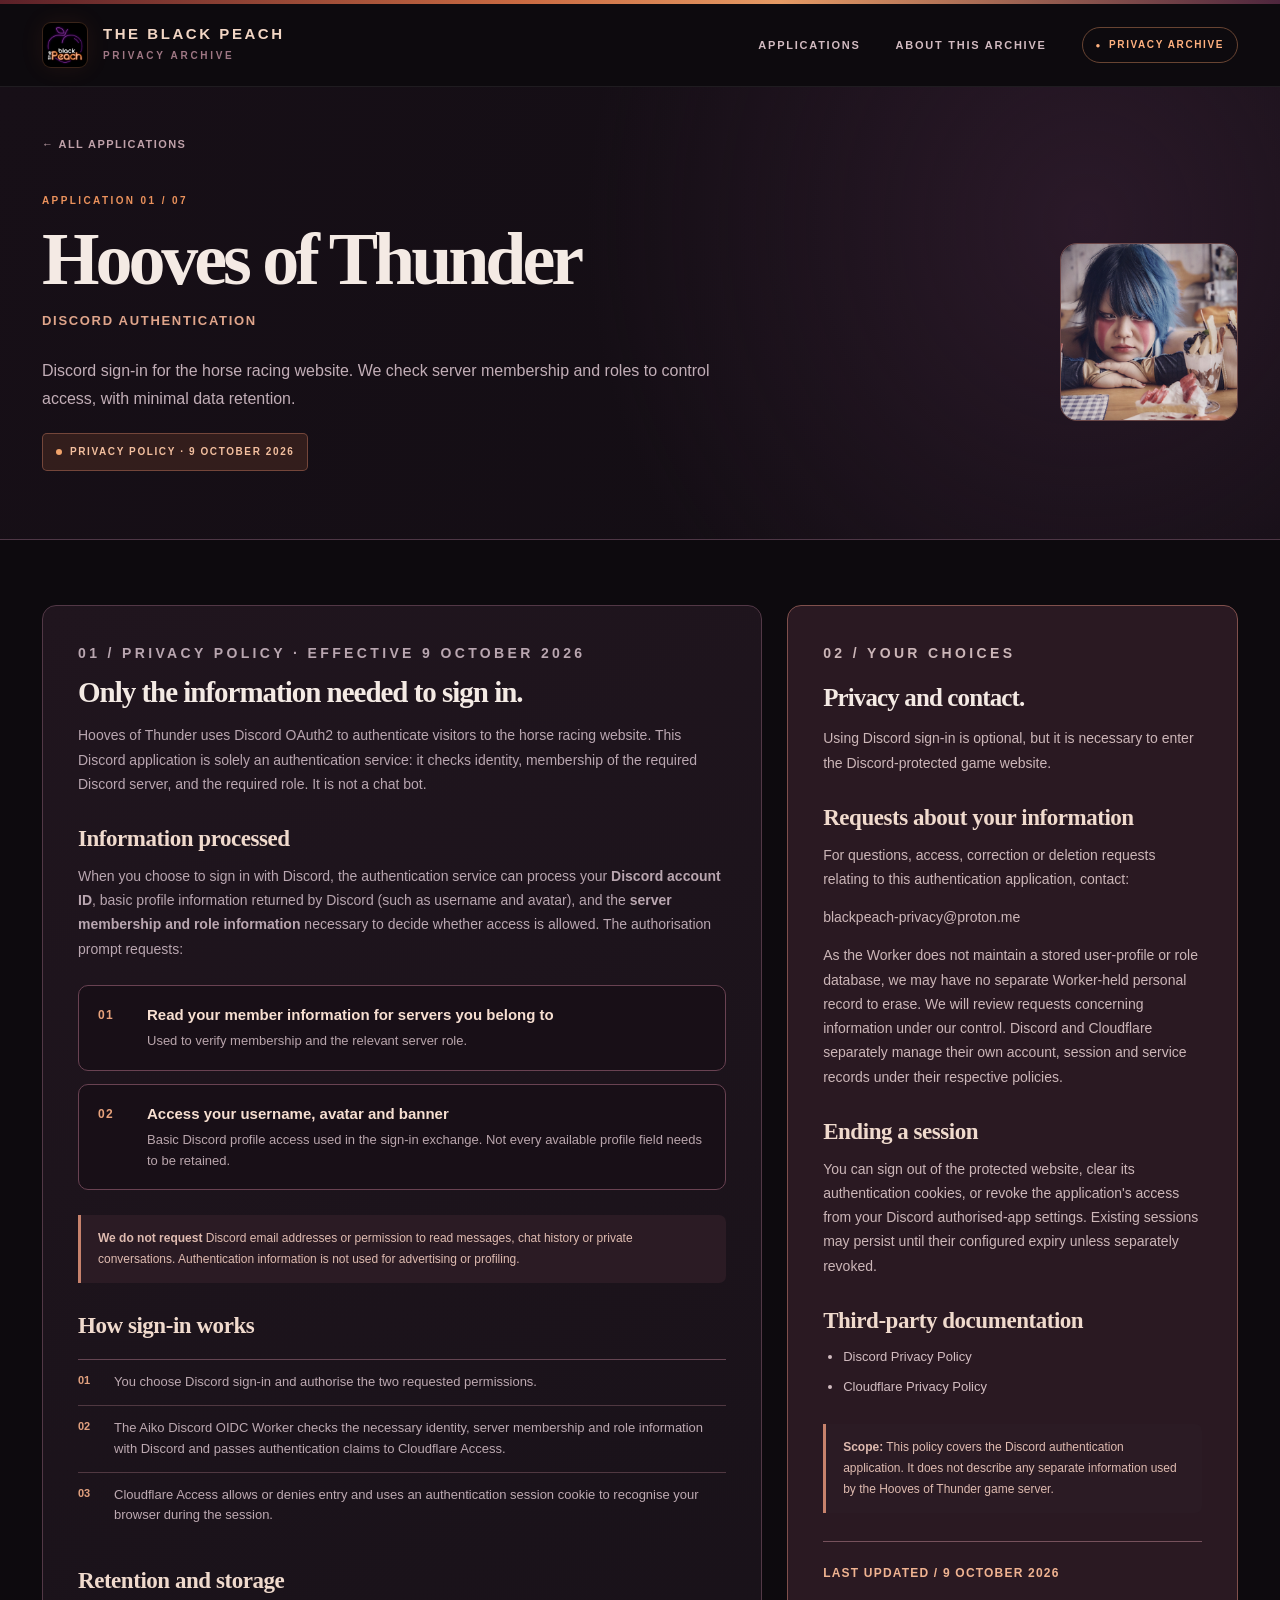
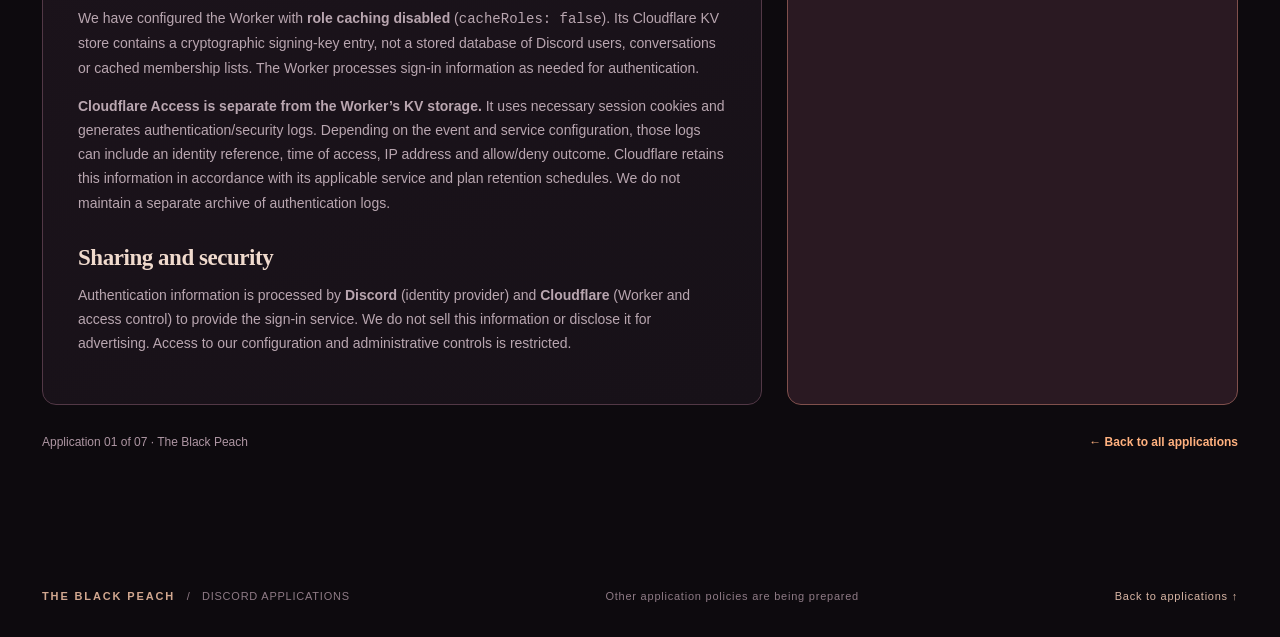
==== policies/hooves-of-thunder.html @ 5c87685d "Add files via upload" ====
<!doctype html><html lang="en"><head><meta charset="utf-8"><meta name="viewport" content="width=device-width,initial-scale=1"><meta name="color-scheme" content="dark"><title>Hooves of Thunder — Privacy Policy · The Black Peach</title><meta name="description" content="Privacy policy for Hooves of Thunder Discord authentication through Cloudflare Access."><link rel="icon" type="image/svg+xml" href="../assets/favicon.svg"><link rel="stylesheet" href="../assets/style.css"></head><body><a class="skip" href="#main">Skip to main content</a><div class="top-ribbon"></div>
<header class="header"><div class="shell nav"><a class="logo" href="../index.html" aria-label="The Black Peach privacy index"><span class="logo-mark"><svg viewBox="0 0 40 40" xmlns="http://www.w3.org/2000/svg" aria-hidden="true"><path d="M20 12C14 4 5 13 7 24c1 10 10 12 13 8 7 5 15-1 14-11C33 10 24 5 21 12" fill="#522737" stroke="#d78861" stroke-width="1.6"/><path d="M20 13c1-5 6-8 11-8M20 14c-3-5-7-6-10-5M20 31v7m0-4-5 4m5-2 5 3" stroke="#c18177" fill="none" stroke-width="1.6" stroke-linecap="round"/></svg></span><span><span class="logo-name">THE BLACK PEACH</span><span class="logo-sub">Privacy archive</span></span></a><nav class="nav-links" aria-label="Primary"><a href="../index.html#apps">Applications</a><a href="../index.html#about">About this archive</a><span class="nav-pill">Privacy archive</span></nav></div></header>
<main id="main"><section class="policy-hero"><div class="shell"><a class="back" href="../index.html#apps">← All applications</a><div class="policy-head"><div><p class="tiny-label">Application 01 / 07</p><h1>Hooves of Thunder</h1><p class="category">Discord authentication</p><p class="intro">Discord sign-in for the horse racing website. We check server membership and roles to control access, with minimal data retention.</p><span class="badge-draft">Privacy policy · 9 October 2026</span></div><img class="policy-portrait" src="../assets/icons/hooves.png" alt="Hooves of Thunder application icon" width="256" height="256"></div></div></section>
<section class="policy-main"><div class="shell"><div class="policy-cols">
<article class="paper">
  <p class="tiny-label">01 / Privacy policy · effective 9 October 2026</p>
  <h2>Only the information needed to sign in.</h2>
  <p>Hooves of Thunder uses Discord OAuth2 to authenticate visitors to the horse racing website. This Discord application is solely an authentication service: it checks identity, membership of the required Discord server, and the required role. It is not a chat bot.</p>
  <h3 class="policy-subheading">Information processed</h3>
  <p>When you choose to sign in with Discord, the authentication service can process your <strong>Discord account ID</strong>, basic profile information returned by Discord (such as username and avatar), and the <strong>server membership and role information</strong> necessary to decide whether access is allowed. The authorisation prompt requests:</p>
  <div class="permissions-list">
    <div class="permission-item"><span class="permission-number">01</span><div><strong>Read your member information for servers you belong to</strong><p>Used to verify membership and the relevant server role.</p></div></div>
    <div class="permission-item"><span class="permission-number">02</span><div><strong>Access your username, avatar and banner</strong><p>Basic Discord profile access used in the sign-in exchange. Not every available profile field needs to be retained.</p></div></div>
  </div>
  <div class="auth-confirmed"><strong>We do not request</strong> Discord email addresses or permission to read messages, chat history or private conversations. Authentication information is not used for advertising or profiling.</div>
  <h3 class="policy-subheading">How sign-in works</h3>
  <ol class="auth-steps">
    <li><b>01</b><span>You choose Discord sign-in and authorise the two requested permissions.</span></li>
    <li><b>02</b><span>The Aiko Discord OIDC Worker checks the necessary identity, server membership and role information with Discord and passes authentication claims to Cloudflare Access.</span></li>
    <li><b>03</b><span>Cloudflare Access allows or denies entry and uses an authentication session cookie to recognise your browser during the session.</span></li>
  </ol>
  <h3 class="policy-subheading">Retention and storage</h3>
  <p>We have configured the Worker with <strong>role caching disabled</strong> (<code>cacheRoles: false</code>). Its Cloudflare KV store contains a cryptographic signing-key entry, not a stored database of Discord users, conversations or cached membership lists. The Worker processes sign-in information as needed for authentication.</p>
  <p><strong>Cloudflare Access is separate from the Worker’s KV storage.</strong> It uses necessary session cookies and generates authentication/security logs. Depending on the event and service configuration, those logs can include an identity reference, time of access, IP address and allow/deny outcome. Cloudflare retains this information in accordance with its applicable service and plan retention schedules. We do not maintain a separate archive of authentication logs.</p>
  <h3 class="policy-subheading">Sharing and security</h3>
  <p>Authentication information is processed by <strong>Discord</strong> (identity provider) and <strong>Cloudflare</strong> (Worker and access control) to provide the sign-in service. We do not sell this information or disclose it for advertising. Access to our configuration and administrative controls is restricted.</p>
</article>
<aside class="paper note-panel">
  <p class="tiny-label">02 / Your choices</p>
  <h2>Privacy and contact.</h2>
  <p>Using Discord sign-in is optional, but it is necessary to enter the Discord-protected game website.</p>
  <h3 class="policy-subheading">Requests about your information</h3>
  <p>For questions, access, correction or deletion requests relating to this authentication application, contact:</p>
  <p><a href="mailto:blackpeach-privacy@proton.me">blackpeach-privacy@proton.me</a></p>
  <p>As the Worker does not maintain a stored user-profile or role database, we may have no separate Worker-held personal record to erase. We will review requests concerning information under our control. Discord and Cloudflare separately manage their own account, session and service records under their respective policies.</p>
  <h3 class="policy-subheading">Ending a session</h3>
  <p>You can sign out of the protected website, clear its authentication cookies, or revoke the application's access from your Discord authorised-app settings. Existing sessions may persist until their configured expiry unless separately revoked.</p>
  <h3 class="policy-subheading">Third-party documentation</h3>
  <ul class="verify-list">
    <li><a href="https://discord.com/privacy" rel="noopener noreferrer">Discord Privacy Policy</a></li>
    <li><a href="https://www.cloudflare.com/privacypolicy/" rel="noopener noreferrer">Cloudflare Privacy Policy</a></li>
  </ul>
  <div class="auth-confirmed"><strong>Scope:</strong> This policy covers the Discord authentication application. It does not describe any separate information used by the Hooves of Thunder game server.</div>
  <p class="caps">Last updated / 9 October 2026</p>
</aside></div>
<div class="subfoot"><span>Application 01 of 07 · The Black Peach</span><a href="../index.html#apps">← Back to all applications</a></div></div></section></main><footer class="footer"><div class="shell foot"><span><strong>THE BLACK PEACH</strong> &nbsp; / &nbsp; DISCORD APPLICATIONS</span><span>Other application policies are being prepared</span><a href="../index.html#apps">Back to applications ↑</a></div></footer></body></html>
---- assets/style.css ----
/* THE BLACK PEACH — lightweight static policies / no libraries, trackers or JS */
:root{color-scheme:dark;--bg:#0d0a0e;--bg2:#120c12;--panel:#1b131b;--panel2:#211720;--line:#44313e;--white:#f4eae4;--soft:#b6a7ac;--quiet:#988a94;--ember:#ec925c;--ember2:#ffb17f;--purple:#8a607f;--radius:14px}
*{box-sizing:border-box}
html{scroll-behavior:smooth}
body{margin:0;background:var(--bg);color:var(--white);font:15px/1.65 'Segoe UI',Tahoma,Arial,sans-serif;min-height:100vh;overflow-x:hidden}
a{color:inherit;text-decoration:none}
a:focus-visible{outline:2px solid var(--ember2);outline-offset:4px;border-radius:3px}
h1,h2,h3,p{margin-top:0}
.shell{width:min(1260px,calc(100% - 84px));margin:0 auto}
.sr-only{position:absolute;width:1px;height:1px;overflow:hidden;clip:rect(0,0,0,0);white-space:nowrap}
.skip{position:absolute;left:-10000px;top:10px;z-index:999;background:var(--ember);color:#1c0d0d;padding:10px 16px}
.skip:focus{left:12px}
.top-ribbon{height:4px;background:linear-gradient(90deg,#5b2028 0%,#ca6b42 41%,#e59a64 61%,#4e263d 100%)}
.header{position:relative;z-index:9;background:rgba(13,10,14,.94);border-bottom:1px solid #ffffff13}
.nav{min-height:82px;display:flex;justify-content:space-between;align-items:center;gap:24px}
.logo{display:flex;align-items:center;gap:15px;min-width:0}
/* Reuse the site's Black Peach favicon artwork in the header on every page. */
.logo-mark{width:46px;height:46px;border:1px solid #9d613f54;background:#080609 url('favicon.svg') center/cover no-repeat;display:grid;place-items:center;border-radius:9px;box-shadow:0 0 24px #e3713116;flex:none}
.logo-mark svg{display:none}
.logo-name{display:block;font-weight:900;font-size:15px;letter-spacing:.17em;line-height:1.2;color:#f2d6c4}
.logo-sub{display:block;font-weight:750;text-transform:uppercase;font-size:10px;letter-spacing:.27em;color:#9f7784;margin-top:5px}
.nav-links{display:flex;align-items:center;gap:35px}
.nav-links a{font-size:11px;font-weight:800;letter-spacing:.16em;text-transform:uppercase;color:#d2bbc1;transition:color .2s}
.nav-links a:hover{color:var(--ember2)}
.nav-pill{padding:9px 13px;color:var(--ember2);font-size:10px;text-transform:uppercase;letter-spacing:.16em;border:1px solid #9b6547a3;border-radius:100px;font-weight:800;white-space:nowrap}
.nav-pill:before{content:'●';font-size:8px;margin-right:7px}
/* Long-format gothic hero, using a subdued crop from the user's banner artwork */
.hero{position:relative;isolation:isolate;overflow:hidden;border-bottom:1px solid #5941535e;background:radial-gradient(ellipse 50% 100% at 89% 47%,#45223b72,transparent 90%),linear-gradient(119deg,#100b12 0%,#1a101d 58%,#110b11 100%)}
.hero:after{content:'';position:absolute;inset:0;background:repeating-linear-gradient(90deg,transparent 0,transparent 119px,#ffffff04 120px);pointer-events:none;z-index:-1}
.hero-layout{min-height:493px;padding-top:92px;padding-bottom:75px;display:grid;grid-template-columns:1.1fr .9fr;gap:58px;align-items:center}
.eyebrow{color:var(--ember);text-transform:uppercase;letter-spacing:.28em;font-weight:900;font-size:11px;margin-bottom:24px;display:flex;align-items:center;gap:12px}
.eyebrow:before{content:'';height:1px;width:34px;background:var(--ember)}
.hero h1{font-family:Impact,'Arial Narrow','Segoe UI',sans-serif;letter-spacing:.02em;text-transform:uppercase;font-size:clamp(62px,7vw,102px);line-height:.94;margin:0 0 30px;font-weight:850}
.hero h1 span{display:block;color:#fff5ed}
.hero h1 em{display:block;font-style:normal;color:var(--ember2);text-shadow:0 0 45px #a24c3e33}
.hero-desc{max-width:560px;font-size:17px;line-height:1.75;color:#c8b8bd;margin-bottom:30px}
.hero-facts{display:flex;gap:28px;align-items:center;flex-wrap:wrap}
.hero-facts span{font-size:11px;text-transform:uppercase;letter-spacing:.1em;color:#9b8992;font-weight:700;display:flex;align-items:center;gap:10px}
.hero-facts strong{color:#f1dbce;font-size:14px}
.hero-visual{min-height:352px;position:relative;align-self:stretch;display:flex;align-items:center;justify-content:center}
.hero-visual:before{content:'';position:absolute;inset:12px;background:radial-gradient(ellipse 70% 68% at 50% 50%,transparent 34%,#110b12 88%),linear-gradient(90deg,#1a101a 0%,transparent 23%,transparent 77%,#1a101a 100%),url('peach-roots.webp') center 51%/cover;filter:contrast(1.22);mix-blend-mode:screen;opacity:.82;border-radius:6px;mask-image:radial-gradient(ellipse at 50% 47%,black 35%,transparent 79%)}
.hero-visual:after{content:'';position:absolute;width:292px;height:292px;border:1px solid #b7757c30;border-radius:50%;box-shadow:0 0 0 24px #ffffff05,0 0 0 65px #ffffff03;pointer-events:none}
.visual-label{position:absolute;bottom:12px;right:8px;color:#af7e8a;font:700 10px 'Segoe UI',sans-serif;letter-spacing:.25em;text-transform:uppercase}
.visual-symbol{position:absolute;right:24px;top:0;color:#aa677544;font-size:35px}
/* Index */
.directory{padding:79px 0 108px}
.section-top{display:flex;align-items:end;justify-content:space-between;gap:25px;margin-bottom:29px;padding-bottom:24px;border-bottom:1px solid #5d434f}
.tiny-label{text-transform:uppercase;letter-spacing:.24em;font-size:10px;font-weight:900;color:var(--ember);margin:0 0 11px}
.section-top h2{font-family:Georgia,'Times New Roman',serif;font-size:clamp(29px,3.2vw,44px);letter-spacing:-.045em;font-weight:700;line-height:1.14;margin:0}
.section-index{font:800 12px 'Segoe UI',sans-serif;color:#97808b;letter-spacing:.16em;white-space:nowrap;text-transform:uppercase;margin:0 0 6px}
.cards{display:grid;grid-template-columns:repeat(3,minmax(0,1fr));gap:19px}
.card{display:flex;flex-direction:column;min-width:0;overflow:hidden;border:1px solid #543743;background:#191219;border-radius:var(--radius);transition:border-color .18s ease,box-shadow .18s ease,background-color .18s ease;position:relative;isolation:isolate}
.card:hover,.card:focus-visible{border-color:#b37a67;background:#20151e;box-shadow:0 12px 36px #0009}
.card-img{height:216px;flex-shrink:0;position:relative;overflow:hidden;background:#21141e;line-height:0}
.card-img:before{content:'';position:absolute;z-index:1;inset:0;background:linear-gradient(0deg,#1d131b 0%,transparent 49%,#170d1a40 100%);pointer-events:none}
.card-img img{position:absolute;inset:0;width:100%;height:100%;display:block;object-fit:cover;object-position:center 36%;filter:saturate(.9) contrast(1.04)}
/* Image is deliberately static on hover: no zoom/reflow, clipping seams or pointer-hover oscillation. */
.card-count{position:absolute;z-index:2;left:19px;top:17px;font-weight:900;font-size:11px;letter-spacing:.16em;background:#140d13d9;color:#e4bea7;border:1px solid #e4a87e55;padding:6px 10px;border-radius:4px}
.card-state{position:absolute;z-index:2;right:16px;top:17px;background:#20131bdd;border:1px solid #a06b64a3;color:#f1ba92;border-radius:4px;padding:6px 10px;text-transform:uppercase;letter-spacing:.13em;font-size:10px;font-weight:900}
.card-body{padding:21px 22px 19px;display:flex;flex:1;flex-direction:column;min-height:199px}
.card-type{text-transform:uppercase;letter-spacing:.18em;font-size:10px;color:#c47e6f;font-weight:900;margin:0 0 9px}
.card-title{font:700 29px/1.15 Georgia,'Times New Roman',serif;letter-spacing:-.045em;color:#f4e6df;margin:0 0 11px}
.card-description{font-size:13px;line-height:1.6;color:#aa99a3;margin:0 0 22px}
.card-bottom{margin-top:auto;display:flex;justify-content:space-between;align-items:center;gap:10px;border-top:1px solid #5e404e94;padding-top:15px;color:#d5b5a8;font-size:11px;text-transform:uppercase;font-weight:850;letter-spacing:.13em}
.card-arrow{font-size:23px;line-height:1;color:var(--ember);font-family:Arial,sans-serif}
.card-wide{grid-column:span 3;display:grid;grid-template-columns:minmax(230px,1fr) 2fr;min-height:238px}
.card-wide .card-img{height:100%;min-height:238px}
.card-wide .card-body{padding:27px 28px;min-height:238px}
.card-wide .card-title{font-size:34px}
.card-wide .card-description{max-width:560px}
/* Draft explanation */
.info-section{background:linear-gradient(140deg,#1f131d,#140e16);border-top:1px solid #533847;border-bottom:1px solid #533847;padding:63px 0 68px}
.info-grid{display:grid;grid-template-columns:1fr .95fr;align-items:center;gap:88px}
.info-grid h2{font:700 34px/1.2 Georgia,'Times New Roman',serif;letter-spacing:-.04em;margin-bottom:17px}
.info-grid p{color:#b8a8b0;line-height:1.75;font-size:14px;margin:0}
.info-warning{border:1px solid #865648;background:#2c1c22;border-left:3px solid var(--ember);padding:25px 27px;border-radius:0 11px 11px 0}
.info-warning strong{font-size:13px;color:#ffcfb0;letter-spacing:.03em;display:block;margin-bottom:8px}
.info-warning p{font-size:13px;line-height:1.7;color:#d4b5ad}
.footer{padding:27px 0 33px;background:#0d0a0e}
.foot{display:flex;align-items:center;justify-content:space-between;gap:14px;flex-wrap:wrap;color:#8f7b86;font-size:11px;letter-spacing:.07em}
.foot strong{color:#d1a78f;letter-spacing:.17em}
.foot a{color:#d9b6a5}
.foot a:hover{color:var(--ember2)}
/* Policy placeholders */
.policy-hero{position:relative;border-bottom:1px solid #4e3746;overflow:hidden;background:radial-gradient(ellipse 49% 150% at 85% 30%,#382035a1,transparent 80%),linear-gradient(118deg,#170f17,#120d13);padding:44px 0 68px}
.back{display:inline-flex;color:#bfa1a9;text-transform:uppercase;letter-spacing:.13em;font-size:11px;font-weight:900;gap:10px;align-items:center;margin:0 0 40px}
.back:hover{color:var(--ember2)}
.policy-head{display:grid;grid-template-columns:1fr 178px;gap:35px;align-items:center}
.policy-head h1{font:800 clamp(48px,6vw,74px)/1.05 Georgia,'Times New Roman',serif;letter-spacing:-.055em;margin:0 0 12px}
.policy-head .category{font-size:13px;letter-spacing:.13em;text-transform:uppercase;font-weight:850;color:#e0a58b;margin:0 0 25px}
.policy-head .intro{color:#c2aeb7;font-size:16px;line-height:1.75;max-width:700px;margin:0 0 20px}
.policy-portrait{height:178px;width:178px;object-fit:cover;border-radius:17px;border:1px solid #bc786b7d;filter:saturate(.88)}
.badge-draft{display:inline-flex;align-items:center;gap:8px;border-radius:5px;color:#f3bf9f;background:#442721a8;border:1px solid #a968548c;font-weight:900;font-size:10px;letter-spacing:.16em;text-transform:uppercase;padding:10px 13px}
.badge-draft:before{content:'';width:6px;height:6px;background:#f1a36b;border-radius:50%}
.policy-main{padding:65px 0 107px}
.policy-cols{display:grid;grid-template-columns:1.23fr .77fr;gap:25px}
.paper{background:linear-gradient(155deg,#20151e,#171118);border:1px solid #523846;border-radius:14px;padding:35px}
.paper h2{font:700 29px Georgia,'Times New Roman',serif;letter-spacing:-.035em;margin:0 0 14px}
.paper > p{font-size:14px;color:#b9a6b0;line-height:1.73}
.placeholder-rows{margin-top:21px;border-top:1px solid #644552}
.placeholder-row{display:grid;grid-template-columns:34px 1fr;align-items:start;gap:10px;border-bottom:1px solid #533b45;padding:17px 0}
.placeholder-row:last-child{border-bottom:none}
.placeholder-num{font-size:10px;font-weight:900;color:#d08b73;letter-spacing:.1em;padding-top:3px}
.placeholder-row strong{font-size:14px;color:#ead6cd;display:block;margin-bottom:3px}
.placeholder-row span{font-size:12px;color:#98878e;line-height:1.6;display:block}
.note-panel{background:#2a1922;border-color:#80504c}
.note-panel .tiny-label{margin-bottom:19px}
.note-panel h2{font-size:25px}
.note-panel p{color:#ccb6b8}
.note-panel .caps{border-top:1px solid #76515c;margin-top:28px;padding-top:21px;color:#f0b391;font-weight:800;font-size:12px;text-transform:uppercase;letter-spacing:.1em}
.subfoot{display:flex;justify-content:space-between;gap:12px;align-items:center;margin-top:28px;font-size:12px;color:#ae96a3}
.subfoot a{color:var(--ember2);font-weight:800}
@media(max-width:1000px){.hero-layout{gap:10px}.cards{grid-template-columns:repeat(2,minmax(0,1fr))}.card-wide{grid-column:span 2}.info-grid{gap:28px}}
@media(max-width:750px){.shell{width:min(100% - 38px,1260px)}.nav{min-height:74px}.logo-name{font-size:12px}.nav-links{gap:14px}.nav-links a{display:none}.hero-layout{padding:72px 0 61px;display:block;min-height:auto}.hero-visual{position:absolute;opacity:.23;top:0;right:-90px;width:80%;height:100%;pointer-events:none;z-index:-1}.hero h1{font-size:clamp(62px,12vw,82px)}.hero-desc{font-size:15px}.directory{padding:60px 0 72px}.section-top h2{font-size:34px}.info-grid,.policy-cols{grid-template-columns:1fr;gap:21px}.policy-head{grid-template-columns:1fr 106px;gap:14px}.policy-portrait{width:106px;height:106px}.policy-head h1{font-size:49px}.policy-hero{padding-bottom:55px}.paper{padding:25px}.info-section{padding:45px 0}}
@media(max-width:570px){.cards{grid-template-columns:1fr}.card-wide{grid-column:auto;display:flex;min-height:auto}.card-wide .card-img{min-height:unset;height:216px}.card-wide .card-body{padding:21px 22px 19px;min-height:199px}.section-index{display:none}.hero h1{font-size:clamp(58px,14.8vw,78px)}.hero-facts{gap:14px}.hero-facts span{font-size:10px}.policy-head{display:block}.policy-portrait{display:none}.policy-head h1{font-size:clamp(47px,12vw,62px)}.policy-hero{padding-top:32px}.back{margin-bottom:30px}.policy-main{padding:45px 0 70px}.logo-mark{width:40px;height:40px}}
@media(prefers-reduced-motion:reduce){*,*:before,*:after{transition:none!important;scroll-behavior:auto!important}}

/* The one server-login application has a narrower privacy scope than the bots.
   Keep this page readable on mobile and keep it clearly marked as a draft. */
.permissions-list{display:grid;gap:13px;margin:24px 0 19px}
.permission-item{display:grid;grid-template-columns:36px minmax(0,1fr);gap:13px;padding:18px 19px;background:#180f17;border:1px solid #694252;border-radius:10px}
.permission-item .permission-number{color:#e7a27c;font-weight:900;font-size:12px;letter-spacing:.12em;line-height:1.9}
.permission-item strong{display:block;color:#f7dfd1;font-size:15px;line-height:1.4;margin:0 0 6px}
.permission-item p{color:#b9a5ac;font-size:13px;line-height:1.6;margin:0}
.policy-detail{font-size:13px;color:#c2abb4;line-height:1.7;margin:0 0 22px}
.policy-subheading{font:700 23px/1.3 Georgia,'Times New Roman',serif;letter-spacing:-.02em;margin:28px 0 10px;color:#f0dacd}
.auth-steps{margin:18px 0 0;padding:0;list-style:none;display:grid;gap:0;border-top:1px solid #644552}
.auth-steps li{padding:12px 0;border-bottom:1px solid #503841;display:grid;grid-template-columns:24px 1fr;gap:12px;color:#bda9b1;font-size:13px;line-height:1.6}
.auth-steps li b{font-size:11px;font-weight:900;color:#e2a17f}
.auth-steps li:last-child{border-bottom:0}
.auth-confirmed{border-left:3px solid #c7826c;background:#2b1b24;padding:13px 17px;border-radius:0 7px 7px 0;font-size:12px;color:#dfbbb0;line-height:1.75;margin-top:25px}
.verify-list{padding-left:20px;color:#d3bdc1;font-size:13px;line-height:1.75;margin:10px 0 0}
.verify-list li{margin-bottom:8px}
@media(hover:none){.card:hover{box-shadow:none;border-color:#543743;background:#191219}}
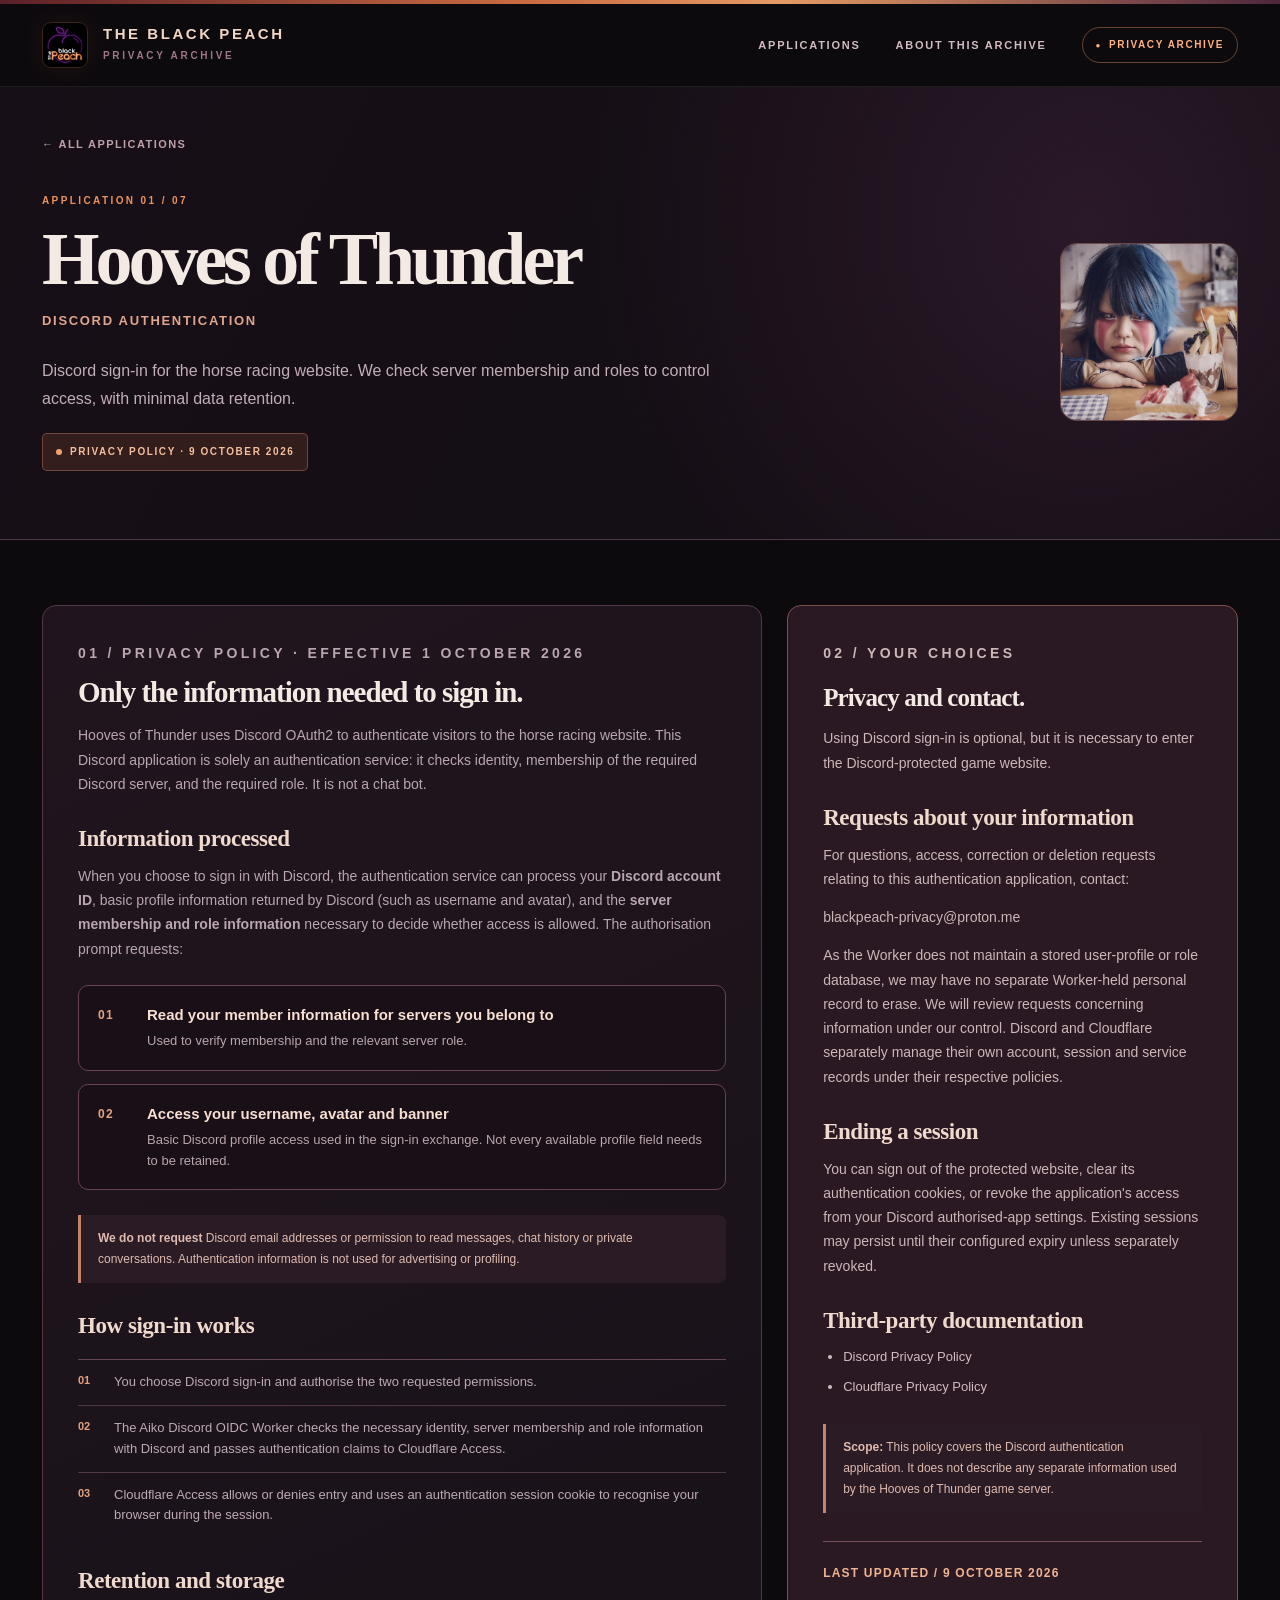
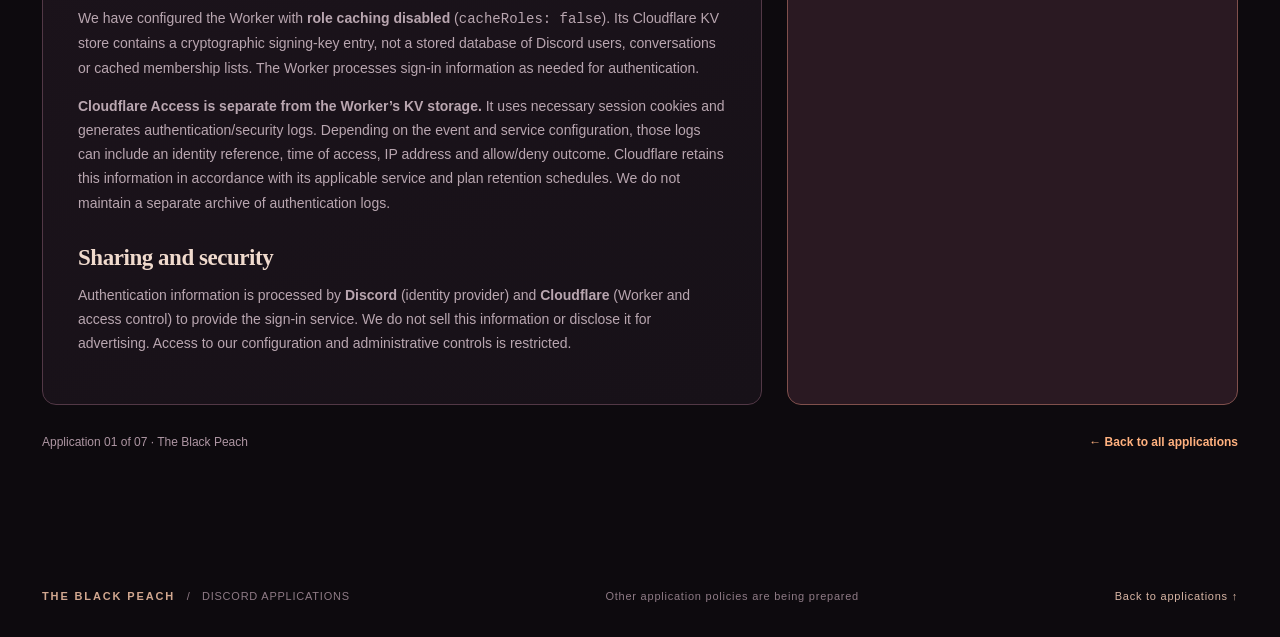
==== commit 21ab5a5f: "Update hooves-of-thunder.html" ====
--- a/policies/hooves-of-thunder.html
+++ b/policies/hooves-of-thunder.html
@@ -3,7 +3,7 @@
 <main id="main"><section class="policy-hero"><div class="shell"><a class="back" href="../index.html#apps">← All applications</a><div class="policy-head"><div><p class="tiny-label">Application 01 / 07</p><h1>Hooves of Thunder</h1><p class="category">Discord authentication</p><p class="intro">Discord sign-in for the horse racing website. We check server membership and roles to control access, with minimal data retention.</p><span class="badge-draft">Privacy policy · 9 October 2026</span></div><img class="policy-portrait" src="../assets/icons/hooves.png" alt="Hooves of Thunder application icon" width="256" height="256"></div></div></section>
 <section class="policy-main"><div class="shell"><div class="policy-cols">
 <article class="paper">
-  <p class="tiny-label">01 / Privacy policy · effective 9 October 2026</p>
+  <p class="tiny-label">01 / Privacy policy · effective 1 October 2026</p>
   <h2>Only the information needed to sign in.</h2>
   <p>Hooves of Thunder uses Discord OAuth2 to authenticate visitors to the horse racing website. This Discord application is solely an authentication service: it checks identity, membership of the required Discord server, and the required role. It is not a chat bot.</p>
   <h3 class="policy-subheading">Information processed</h3>
@@ -43,4 +43,4 @@
   <div class="auth-confirmed"><strong>Scope:</strong> This policy covers the Discord authentication application. It does not describe any separate information used by the Hooves of Thunder game server.</div>
   <p class="caps">Last updated / 9 October 2026</p>
 </aside></div>
-<div class="subfoot"><span>Application 01 of 07 · The Black Peach</span><a href="../index.html#apps">← Back to all applications</a></div></div></section></main><footer class="footer"><div class="shell foot"><span><strong>THE BLACK PEACH</strong> &nbsp; / &nbsp; DISCORD APPLICATIONS</span><span>Other application policies are being prepared</span><a href="../index.html#apps">Back to applications ↑</a></div></footer></body></html>+<div class="subfoot"><span>Application 01 of 07 · The Black Peach</span><a href="../index.html#apps">← Back to all applications</a></div></div></section></main><footer class="footer"><div class="shell foot"><span><strong>THE BLACK PEACH</strong> &nbsp; / &nbsp; DISCORD APPLICATIONS</span><span>Other application policies are being prepared</span><a href="../index.html#apps">Back to applications ↑</a></div></footer></body></html>
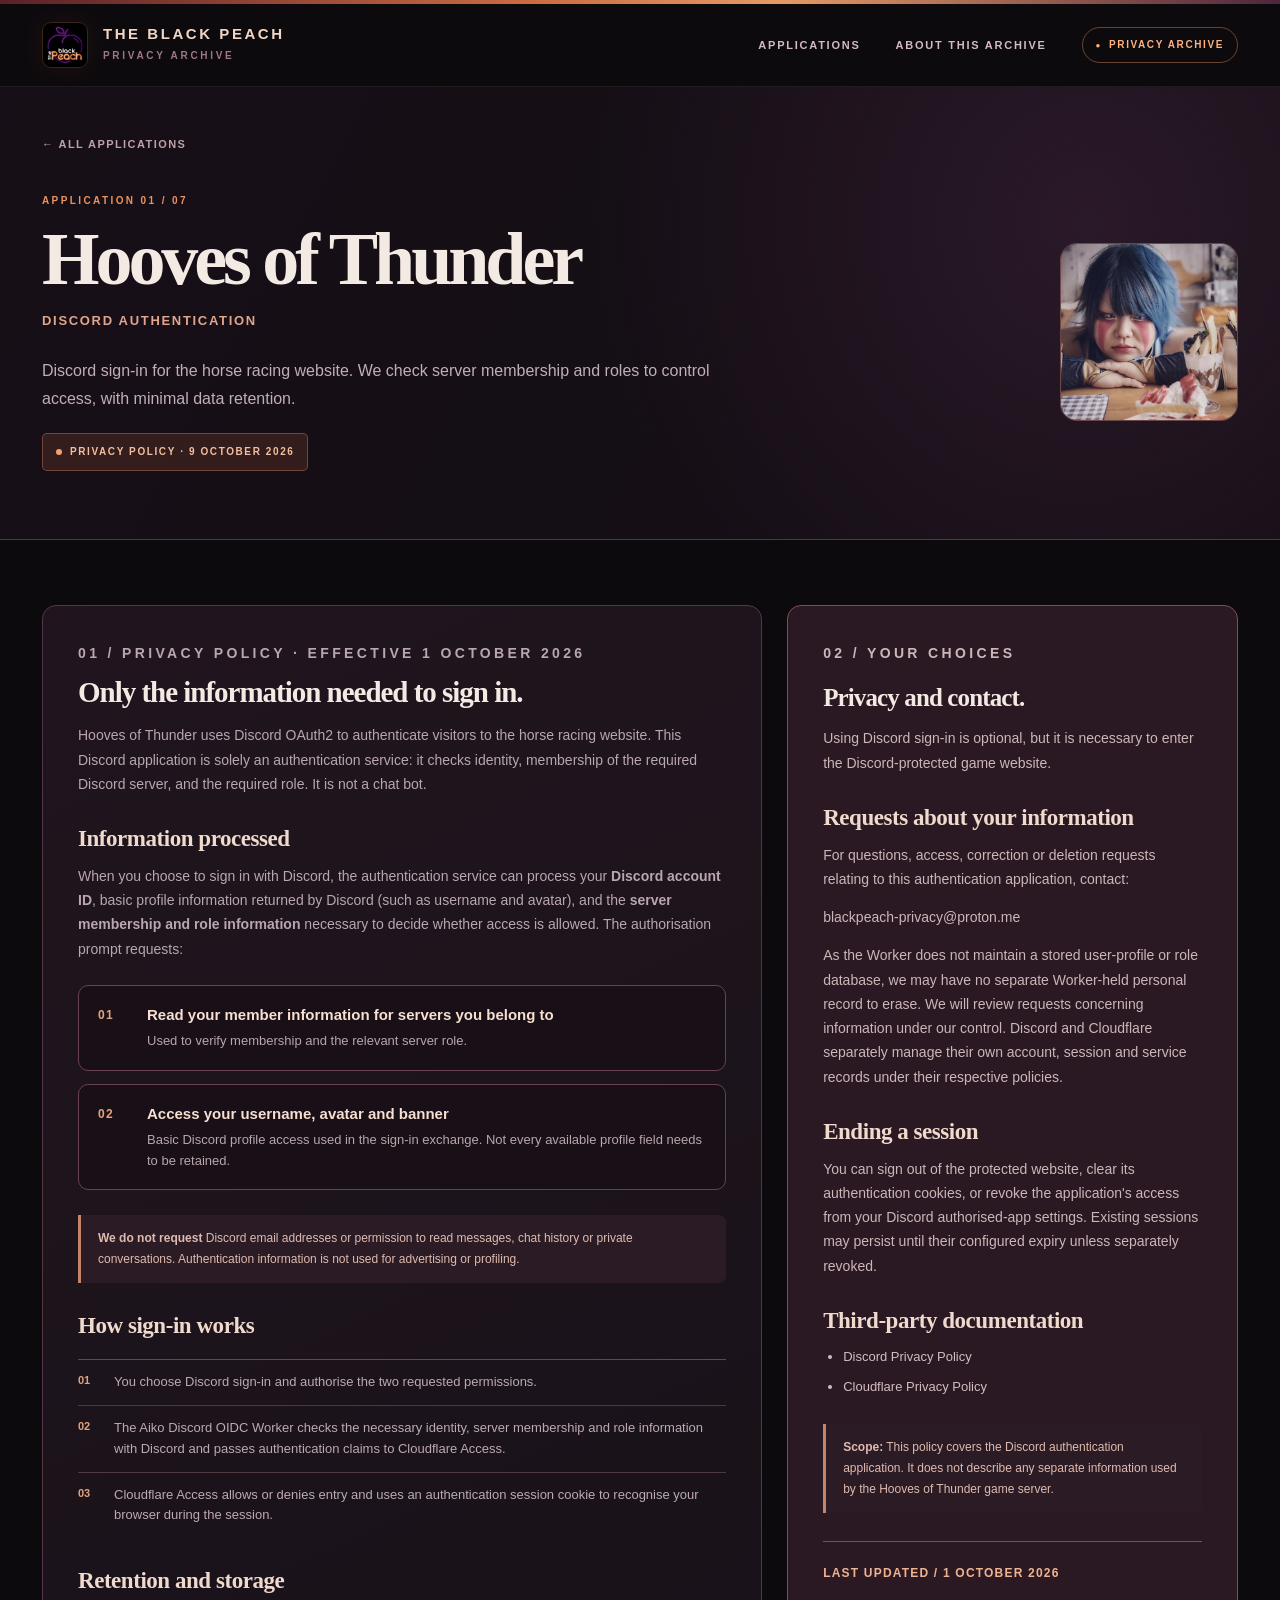
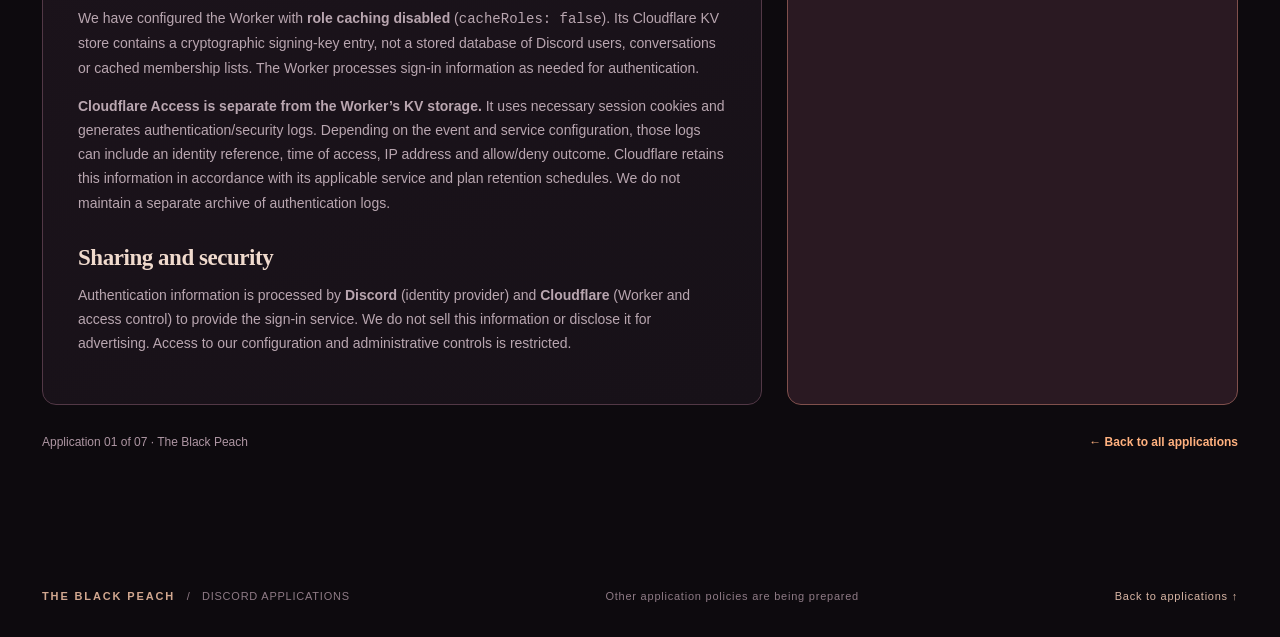
==== commit 19f30c9a: "Update hooves-of-thunder.html" ====
--- a/policies/hooves-of-thunder.html
+++ b/policies/hooves-of-thunder.html
@@ -41,6 +41,6 @@
     <li><a href="https://www.cloudflare.com/privacypolicy/" rel="noopener noreferrer">Cloudflare Privacy Policy</a></li>
   </ul>
   <div class="auth-confirmed"><strong>Scope:</strong> This policy covers the Discord authentication application. It does not describe any separate information used by the Hooves of Thunder game server.</div>
-  <p class="caps">Last updated / 9 October 2026</p>
+  <p class="caps">Last updated / 1 October 2026</p>
 </aside></div>
 <div class="subfoot"><span>Application 01 of 07 · The Black Peach</span><a href="../index.html#apps">← Back to all applications</a></div></div></section></main><footer class="footer"><div class="shell foot"><span><strong>THE BLACK PEACH</strong> &nbsp; / &nbsp; DISCORD APPLICATIONS</span><span>Other application policies are being prepared</span><a href="../index.html#apps">Back to applications ↑</a></div></footer></body></html>
